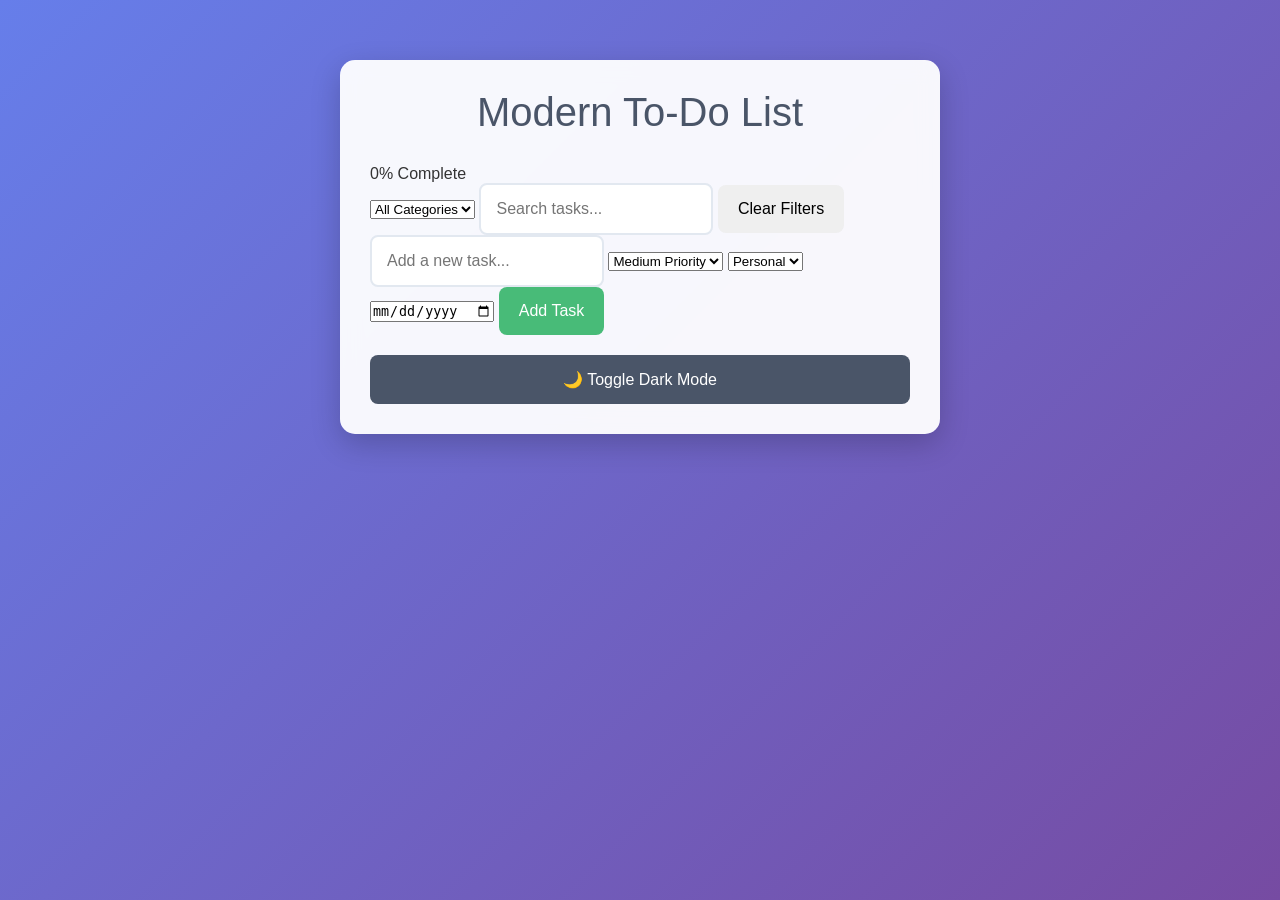
==== index.html @ 3c9551e7 "hi" ====
<!DOCTYPE html>
<html lang="en">
<head>
    <meta charset="UTF-8">
    <meta name="viewport" content="width=device-width, initial-scale=1.0">
    <title>Modern To-Do List</title>
    <link rel="stylesheet" href="style.css">
</head>
<body>
    <div class="container">
        <h1>Modern To-Do List</h1>
        
        <!-- Progress Section -->
        <div class="progress-section">
            <div class="progress-bar">
                <div class="progress-fill" id="progressFill"></div>
            </div>
            <span class="progress-text" id="progressText">0% Complete</span>
        </div>

        <!-- Filter and Search Section -->
        <div class="filter-section">
            <select id="categoryFilter" class="filter-select">
                <option value="all">All Categories</option>
                <option value="work">Work</option>
                <option value="study">Study</option>
                <option value="personal">Personal</option>
            </select>
            <input type="text" id="searchInput" placeholder="Search tasks..." class="search-input">
            <button id="clearFiltersBtn" class="filter-btn">Clear Filters</button>
        </div>

        <!-- Task Input Section -->
        <div class="input-section">
            <input type="text" id="taskInput" placeholder="Add a new task...">
            <select id="prioritySelect" class="priority-select">
                <option value="low">Low Priority</option>
                <option value="medium" selected>Medium Priority</option>
                <option value="high">High Priority</option>
            </select>
            <select id="categorySelect" class="category-select">
                <option value="work">Work</option>
                <option value="study">Study</option>
                <option value="personal" selected>Personal</option>
            </select>
            <input type="date" id="dueDateInput" class="due-date-input">
            <button id="addTaskBtn" class="add-task-btn">Add Task</button>
        </div>

        <!-- Task List -->
        <ul id="taskList" class="task-list"></ul>

        <!-- Theme Toggle -->
        <button id="toggleThemeBtn" class="theme-toggle-btn">🌙 Toggle Dark Mode</button>
    </div>
    <script src="script.js"></script>
</body>
</html>
---- style.css ----
* {
    margin: 0;
    padding: 0;
    box-sizing: border-box;
}

body {
    font-family: 'Segoe UI', Tahoma, Geneva, Verdana, sans-serif;
    background: linear-gradient(135deg, #667eea 0%, #764ba2 100%);
    color: #333;
    min-height: 100vh;
    padding: 20px;
    transition: all 0.3s ease;
}

.container {
    max-width: 600px;
    margin: 40px auto;
    background: rgba(255, 255, 255, 0.95);
    padding: 30px;
    border-radius: 15px;
    box-shadow: 0 10px 30px rgba(0, 0, 0, 0.2);
    backdrop-filter: blur(10px);
}

h1 {
    text-align: center;
    color: #4a5568;
    margin-bottom: 30px;
    font-size: 2.5rem;
    font-weight: 300;
}

.input-group {
    display: flex;
    gap: 10px;
    margin-bottom: 30px;
}

input[type="text"] {
    flex: 1;
    padding: 15px;
    border: 2px solid #e2e8f0;
    border-radius: 8px;
    font-size: 16px;
    transition: all 0.3s ease;
    outline: none;
}

input[type="text"]:focus {
    border-color: #667eea;
    box-shadow: 0 0 0 3px rgba(102, 126, 234, 0.1);
}

button {
    padding: 15px 20px;
    border: none;
    border-radius: 8px;
    cursor: pointer;
    font-size: 16px;
    font-weight: 500;
    transition: all 0.3s ease;
}

#addTaskBtn {
    background: #48bb78;
    color: white;
}

#addTaskBtn:hover {
    background: #38a169;
    transform: translateY(-2px);
}

#toggleThemeBtn {
    background: #4a5568;
    color: white;
    margin-top: 20px;
    width: 100%;
}

#toggleThemeBtn:hover {
    background: #2d3748;
    transform: translateY(-2px);
}

ul {
    list-style-type: none;
    padding: 0;
}

li {
    display: flex;
    align-items: center;
    justify-content: space-between;
    padding: 15px;
    margin-bottom: 10px;
    background: #f7fafc;
    border-radius: 8px;
    border-left: 4px solid #48bb78;
    transition: all 0.3s ease;
    animation: slideIn 0.3s ease;
}

li:hover {
    transform: translateX(5px);
    box-shadow: 0 4px 12px rgba(0, 0, 0, 0.1);
}

.task-content {
    flex: 1;
    display: flex;
    align-items: center;
    gap: 15px;
}

.task-text {
    flex: 1;
    cursor: pointer;
    padding: 5px;
    border-radius: 4px;
    transition: all 0.3s ease;
}

.task-text:hover {
    background: #edf2f7;
}

.task-actions {
    display: flex;
    gap: 10px;
}

.edit-btn, .delete-btn {
    padding: 8px 12px;
    border: none;
    border-radius: 6px;
    cursor: pointer;
    font-size: 14px;
    transition: all 0.3s ease;
}

.edit-btn {
    background: #4299e1;
    color: white;
}

.edit-btn:hover {
    background: #3182ce;
}

.delete-btn {
    background: #f56565;
    color: white;
}

.delete-btn:hover {
    background: #e53e3e;
}

.completed {
    text-decoration: line-through;
    opacity: 0.6;
    border-left-color: #a0aec0;
}

.edit-input {
    flex: 1;
    padding: 8px;
    border: 2px solid #4299e1;
    border-radius: 4px;
    font-size: 16px;
    outline: none;
}

.error-message {
    color: #e53e3e;
    background: #fed7d7;
    padding: 10px;
    border-radius: 4px;
    margin-bottom: 15px;
    text-align: center;
    font-weight: 500;
    animation: shake 0.5s ease;
}

@keyframes shake {
    0%, 100% { transform: translateX(0); }
    25% { transform: translateX(-5px); }
    75% { transform: translateX(5px); }
}

@keyframes slideIn {
    from {
        opacity: 0;
        transform: translateY(-20px);
    }
    to {
        opacity: 1;
        transform: translateY(0);
    }
}

/* Dark Mode Styles */
.dark-mode {
    background: linear-gradient(135deg, #2d3748 0%, #1a202c 100%);
    color: #e2e8f0;
}

.dark-mode .container {
    background: rgba(45, 55, 72, 0.95);
    box-shadow: 0 10px 30px rgba(0, 0, 0, 0.4);
}

.dark-mode h1 {
    color: #e2e8f0;
}

.dark-mode input[type="text"] {
    background: #4a5568;
    border-color: #4a5568;
    color: #e2e8f0;
}

.dark-mode input[type="text"]:focus {
    border-color: #667eea;
    box-shadow: 0 0 0 3px rgba(102, 126, 234, 0.2);
}

.dark-mode li {
    background: #2d3748;
    border-left-color: #48bb78;
}

.dark-mode .task-text:hover {
    background: #4a5568;
}

.dark-mode .edit-btn {
    background: #4299e1;
}

.dark-mode .delete-btn {
    background: #f56565;
}

.dark-mode .error-message {
    background: #742a2a;
    color: #fed7d7;
}

/* Responsive Design */
@media (max-width: 640px) {
    .container {
        margin: 20px;
        padding: 20px;
    }
    
    .input-group {
        flex-direction: column;
    }
    
    input[type="text"] {
        margin-right: 0;
        margin-bottom: 10px;
    }
    
    #addTaskBtn, #toggleThemeBtn {
        width: 100%;
    }
    
    li {
        flex-direction: column;
        align-items: stretch;
        gap: 10px;
    }
    
    .task-actions {
        justify-content: flex-end;
    }
}
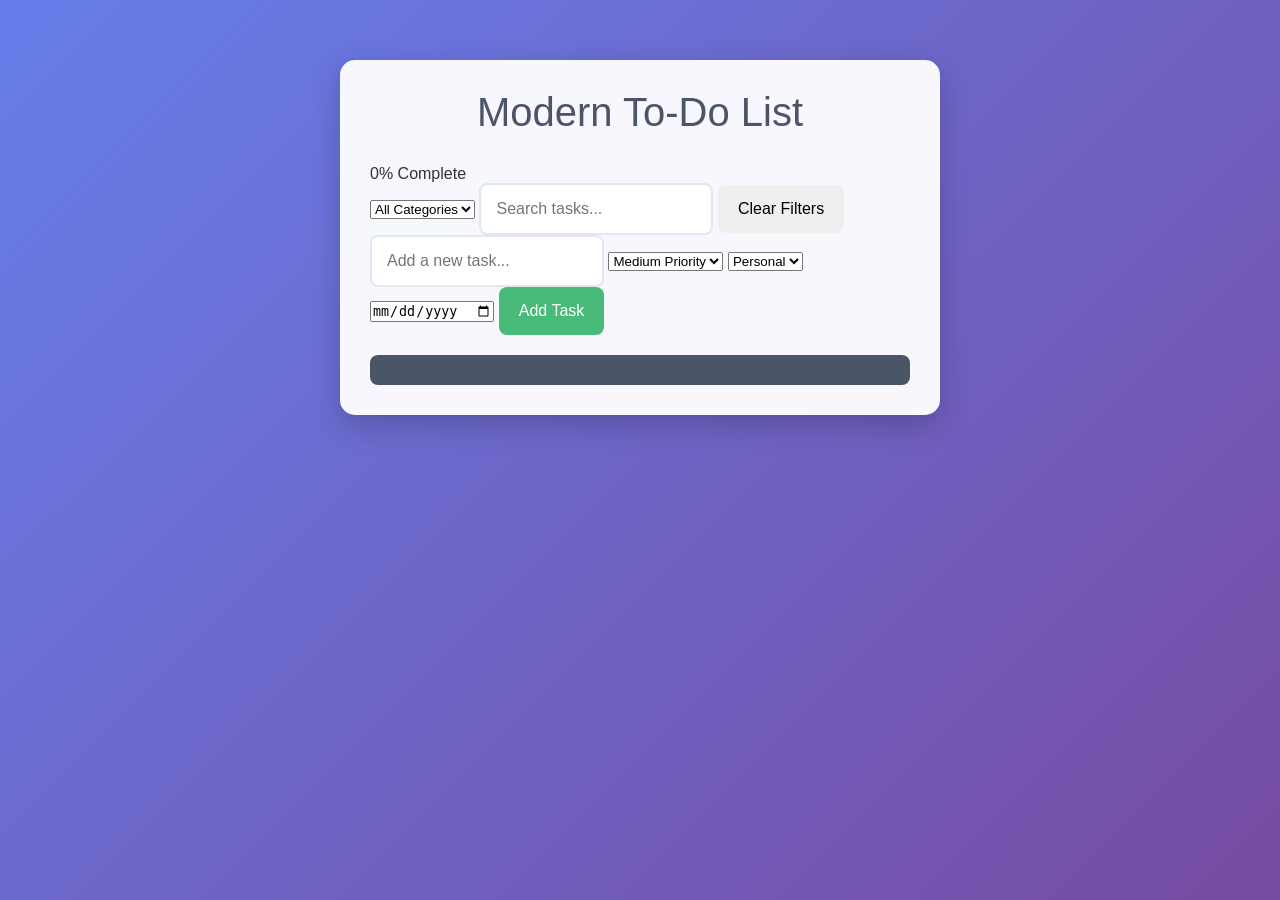
==== commit 443209a4: "1" ====
--- a/index.html
+++ b/index.html
@@ -8,51 +8,57 @@
 </head>
 <body>
     <div class="container">
-        <h1>Modern To-Do List</h1>
-        
+
+        <header class="header">
+            <h1>Modern To-Do List</h1>
+        </header>
+
         <!-- Progress Section -->
-        <div class="progress-section">
+        <section class="progress-section">
             <div class="progress-bar">
                 <div class="progress-fill" id="progressFill"></div>
             </div>
             <span class="progress-text" id="progressText">0% Complete</span>
-        </div>
+        </section>
 
         <!-- Filter and Search Section -->
-        <div class="filter-section">
-            <select id="categoryFilter" class="filter-select">
-                <option value="all">All Categories</option>
-                <option value="work">Work</option>
-                <option value="study">Study</option>
-                <option value="personal">Personal</option>
-            </select>
-            <input type="text" id="searchInput" placeholder="Search tasks..." class="search-input">
-            <button id="clearFiltersBtn" class="filter-btn">Clear Filters</button>
-        </div>
+        <section class="filter-section">
+            <div class="filters">
+                <select id="categoryFilter" class="filter-select">
+                    <option value="all">All Categories</option>
+                    <option value="work">Work</option>
+                    <option value="study">Study</option>
+                    <option value="personal">Personal</option>
+                </select>
+                <input type="text" id="searchInput" placeholder="Search tasks..." class="search-input">
+                <button id="clearFiltersBtn" class="filter-btn">Clear Filters</button>
+            </div>
+        </section>
 
         <!-- Task Input Section -->
-        <div class="input-section">
-            <input type="text" id="taskInput" placeholder="Add a new task...">
-            <select id="prioritySelect" class="priority-select">
-                <option value="low">Low Priority</option>
-                <option value="medium" selected>Medium Priority</option>
-                <option value="high">High Priority</option>
-            </select>
-            <select id="categorySelect" class="category-select">
-                <option value="work">Work</option>
-                <option value="study">Study</option>
-                <option value="personal" selected>Personal</option>
-            </select>
-            <input type="date" id="dueDateInput" class="due-date-input">
-            <button id="addTaskBtn" class="add-task-btn">Add Task</button>
-        </div>
+        <section class="input-section">
+            <div class="task-input-group">
+                <input type="text" id="taskInput" placeholder="Add a new task..." class="task-input">
+                <select id="prioritySelect" class="priority-select">
+                    <option value="low">Low Priority</option>
+                    <option value="medium" selected>Medium Priority</option>
+                    <option value="high">High Priority</option>
+                </select>
+                <select id="categorySelect" class="category-select">
+                    <option value="work">Work</option>
+                    <option value="study">Study</option>
+                    <option value="personal" selected>Personal</option>
+                </select>
+                <input type="date" id="dueDateInput" class="due-date-input">
+                <button id="addTaskBtn" class="add-task-btn">Add Task</button>
+            </div>
+        </section>
 
         <!-- Task List -->
-        <ul id="taskList" class="task-list"></ul>
+        <section class="task-list-section">
+            <ul id="taskList" class="task-list"></ul>
+        </section>
 
         <!-- Theme Toggle -->
-        <button id="toggleThemeBtn" class="theme-toggle-btn">🌙 Toggle Dark Mode</button>
-    </div>
-    <script src="script.js"></script>
-</body>
-</html>
+        <footer class="footer">
+            <button id="toggleThemeBtn" class="theme-toggle-btn">
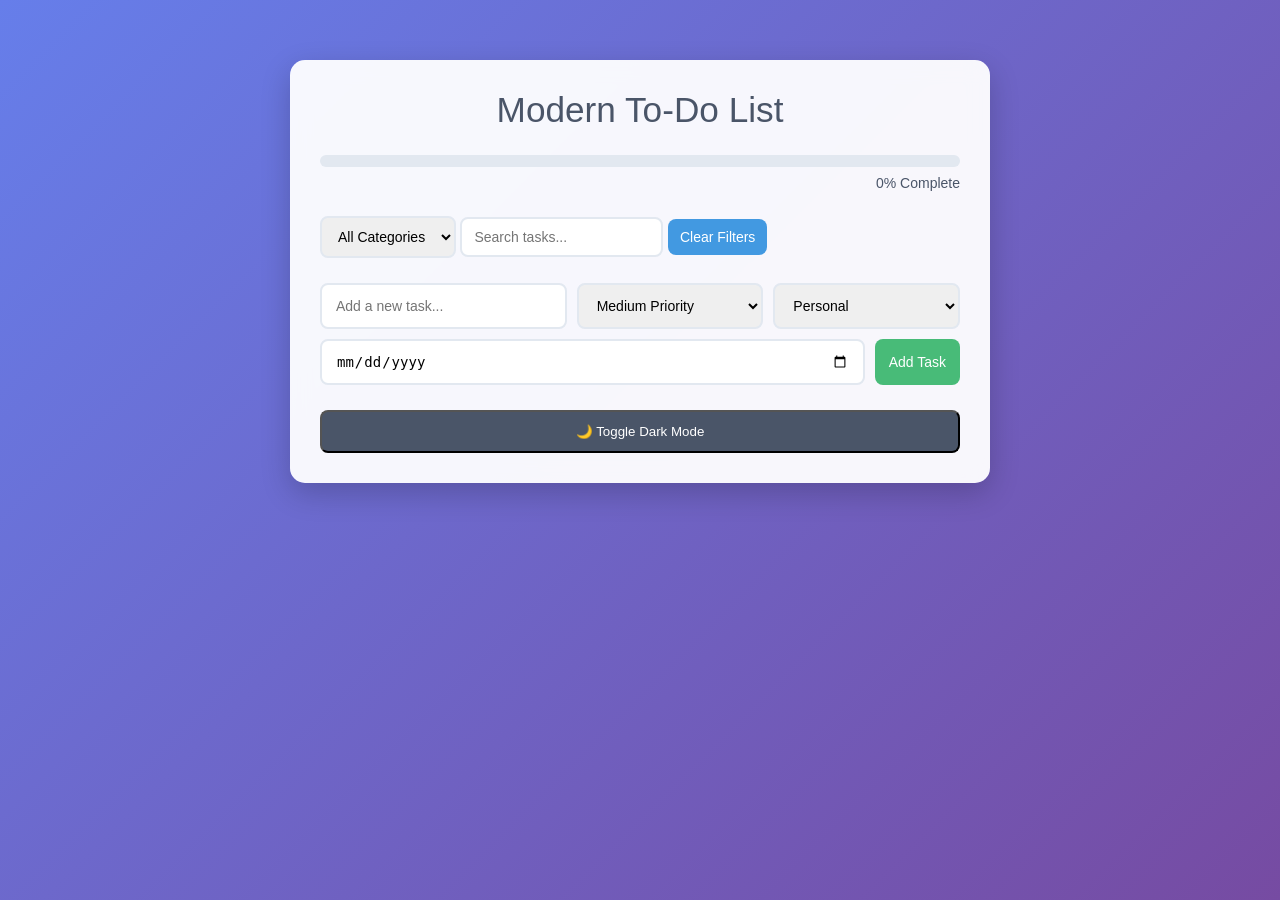
==== commit a9b0c919: "h1" ====
--- a/index.html
+++ b/index.html
@@ -61,4 +61,10 @@
 
         <!-- Theme Toggle -->
         <footer class="footer">
-            <button id="toggleThemeBtn" class="theme-toggle-btn">
+            <button id="toggleThemeBtn" class="theme-toggle-btn">🌙 Toggle Dark Mode</button>
+        </footer>
+
+    </div>
+    <script src="script.js"></script>
+</body>
+</html>
--- a/style.css
+++ b/style.css
@@ -1,3 +1,4 @@
+/* RESET AND BASE */
 * {
     margin: 0;
     padding: 0;
@@ -14,7 +15,7 @@
 }
 
 .container {
-    max-width: 600px;
+    max-width: 700px; /* Slightly wider for more inputs */
     margin: 40px auto;
     background: rgba(255, 255, 255, 0.95);
     padding: 30px;
@@ -23,259 +24,165 @@
     backdrop-filter: blur(10px);
 }
 
+/* HEADINGS */
 h1 {
     text-align: center;
     color: #4a5568;
-    margin-bottom: 30px;
-    font-size: 2.5rem;
+    margin-bottom: 25px;
+    font-size: 2.2rem;
     font-weight: 300;
 }
 
-.input-group {
-    display: flex;
-    gap: 10px;
-    margin-bottom: 30px;
+/* PROGRESS SECTION */
+.progress-section {
+    margin-bottom: 25px;
 }
 
-input[type="text"] {
-    flex: 1;
-    padding: 15px;
+.progress-bar {
+    width: 100%;
+    height: 12px;
+    background: #e2e8f0;
+    border-radius: 6px;
+    overflow: hidden;
+    margin-bottom: 8px;
+}
+
+.progress-fill {
+    width: 0;
+    height: 100%;
+    background: #48bb78;
+    transition: width 0.3s ease;
+}
+
+.progress-text {
+    display: block;
+    text-align: right;
+    font-size: 14px;
+    color: #4a5568;
+}
+
+/* FILTER SECTION */
+.filter-section {
+    display: flex;
+    flex-wrap: wrap;
+    gap: 10px;
+    margin-bottom: 25px;
+}
+
+.filter-select,
+.search-input,
+.filter-btn {
+    padding: 10px 12px;
     border: 2px solid #e2e8f0;
     border-radius: 8px;
-    font-size: 16px;
-    transition: all 0.3s ease;
+    font-size: 14px;
     outline: none;
-}
-
-input[type="text"]:focus {
-    border-color: #667eea;
-    box-shadow: 0 0 0 3px rgba(102, 126, 234, 0.1);
-}
-
-button {
-    padding: 15px 20px;
-    border: none;
-    border-radius: 8px;
-    cursor: pointer;
-    font-size: 16px;
-    font-weight: 500;
     transition: all 0.3s ease;
 }
 
-#addTaskBtn {
+.search-input {
+    flex: 1;
+}
+
+.filter-btn {
+    background: #4299e1;
+    color: #fff;
+    border: none;
+    cursor: pointer;
+}
+
+.filter-btn:hover {
+    background: #3182ce;
+}
+
+/* TASK INPUT SECTION */
+.input-section .task-input-group {
+    display: flex;
+    flex-wrap: wrap;
+    gap: 10px;
+    margin-bottom: 25px;
+}
+
+.task-input-group input,
+.task-input-group select,
+.add-task-btn {
+    padding: 12px 14px;
+    border-radius: 8px;
+    font-size: 14px;
+    border: 2px solid #e2e8f0;
+    outline: none;
+    transition: all 0.3s ease;
+}
+
+.task-input-group input[type="text"] {
+    flex: 1 1 200px;
+}
+
+.task-input-group select,
+.task-input-group input[type="date"] {
+    flex: 1 1 140px;
+    min-width: 120px;
+}
+
+.add-task-btn {
     background: #48bb78;
     color: white;
+    border: none;
+    cursor: pointer;
 }
 
-#addTaskBtn:hover {
+.add-task-btn:hover {
     background: #38a169;
-    transform: translateY(-2px);
 }
 
-#toggleThemeBtn {
-    background: #4a5568;
-    color: white;
-    margin-top: 20px;
-    width: 100%;
+/* TASK LIST */
+.task-list {
+    list-style-type: none;
+    padding: 0;
+    margin-bottom: 20px;
 }
 
-#toggleThemeBtn:hover {
-    background: #2d3748;
-    transform: translateY(-2px);
-}
-
-ul {
-    list-style-type: none;
-    padding: 0;
-}
-
+/* Existing li styles kept */
 li {
     display: flex;
     align-items: center;
     justify-content: space-between;
-    padding: 15px;
+    padding: 12px;
     margin-bottom: 10px;
     background: #f7fafc;
     border-radius: 8px;
     border-left: 4px solid #48bb78;
     transition: all 0.3s ease;
-    animation: slideIn 0.3s ease;
 }
 
-li:hover {
-    transform: translateX(5px);
-    box-shadow: 0 4px 12px rgba(0, 0, 0, 0.1);
+/* THEME TOGGLE BUTTON */
+.theme-toggle-btn {
+    background: #4a5568;
+    color: white;
+    width: 100%;
+    padding: 12px;
+    border-radius: 8px;
+    cursor: pointer;
 }
 
-.task-content {
-    flex: 1;
-    display: flex;
-    align-items: center;
-    gap: 15px;
+.theme-toggle-btn:hover {
+    background: #2d3748;
 }
 
-.task-text {
-    flex: 1;
-    cursor: pointer;
-    padding: 5px;
-    border-radius: 4px;
-    transition: all 0.3s ease;
-}
+/* RESPONSIVE */
+@media (max-width: 640px) {
+    .filter-section,
+    .task-input-group {
+        flex-direction: column;
+    }
 
-.task-text:hover {
-    background: #edf2f7;
-}
-
-.task-actions {
-    display: flex;
-    gap: 10px;
-}
-
-.edit-btn, .delete-btn {
-    padding: 8px 12px;
-    border: none;
-    border-radius: 6px;
-    cursor: pointer;
-    font-size: 14px;
-    transition: all 0.3s ease;
-}
-
-.edit-btn {
-    background: #4299e1;
-    color: white;
-}
-
-.edit-btn:hover {
-    background: #3182ce;
-}
-
-.delete-btn {
-    background: #f56565;
-    color: white;
-}
-
-.delete-btn:hover {
-    background: #e53e3e;
-}
-
-.completed {
-    text-decoration: line-through;
-    opacity: 0.6;
-    border-left-color: #a0aec0;
-}
-
-.edit-input {
-    flex: 1;
-    padding: 8px;
-    border: 2px solid #4299e1;
-    border-radius: 4px;
-    font-size: 16px;
-    outline: none;
-}
-
-.error-message {
-    color: #e53e3e;
-    background: #fed7d7;
-    padding: 10px;
-    border-radius: 4px;
-    margin-bottom: 15px;
-    text-align: center;
-    font-weight: 500;
-    animation: shake 0.5s ease;
-}
-
-@keyframes shake {
-    0%, 100% { transform: translateX(0); }
-    25% { transform: translateX(-5px); }
-    75% { transform: translateX(5px); }
-}
-
-@keyframes slideIn {
-    from {
-        opacity: 0;
-        transform: translateY(-20px);
-    }
-    to {
-        opacity: 1;
-        transform: translateY(0);
+    .filter-select,
+    .search-input,
+    .filter-btn,
+    .task-input-group input,
+    .task-input-group select,
+    .task-input-group input[type="date"],
+    .add-task-btn {
+        width: 100%;
     }
 }
-
-/* Dark Mode Styles */
-.dark-mode {
-    background: linear-gradient(135deg, #2d3748 0%, #1a202c 100%);
-    color: #e2e8f0;
-}
-
-.dark-mode .container {
-    background: rgba(45, 55, 72, 0.95);
-    box-shadow: 0 10px 30px rgba(0, 0, 0, 0.4);
-}
-
-.dark-mode h1 {
-    color: #e2e8f0;
-}
-
-.dark-mode input[type="text"] {
-    background: #4a5568;
-    border-color: #4a5568;
-    color: #e2e8f0;
-}
-
-.dark-mode input[type="text"]:focus {
-    border-color: #667eea;
-    box-shadow: 0 0 0 3px rgba(102, 126, 234, 0.2);
-}
-
-.dark-mode li {
-    background: #2d3748;
-    border-left-color: #48bb78;
-}
-
-.dark-mode .task-text:hover {
-    background: #4a5568;
-}
-
-.dark-mode .edit-btn {
-    background: #4299e1;
-}
-
-.dark-mode .delete-btn {
-    background: #f56565;
-}
-
-.dark-mode .error-message {
-    background: #742a2a;
-    color: #fed7d7;
-}
-
-/* Responsive Design */
-@media (max-width: 640px) {
-    .container {
-        margin: 20px;
-        padding: 20px;
-    }
-    
-    .input-group {
-        flex-direction: column;
-    }
-    
-    input[type="text"] {
-        margin-right: 0;
-        margin-bottom: 10px;
-    }
-    
-    #addTaskBtn, #toggleThemeBtn {
-        width: 100%;
-    }
-    
-    li {
-        flex-direction: column;
-        align-items: stretch;
-        gap: 10px;
-    }
-    
-    .task-actions {
-        justify-content: flex-end;
-    }
-}
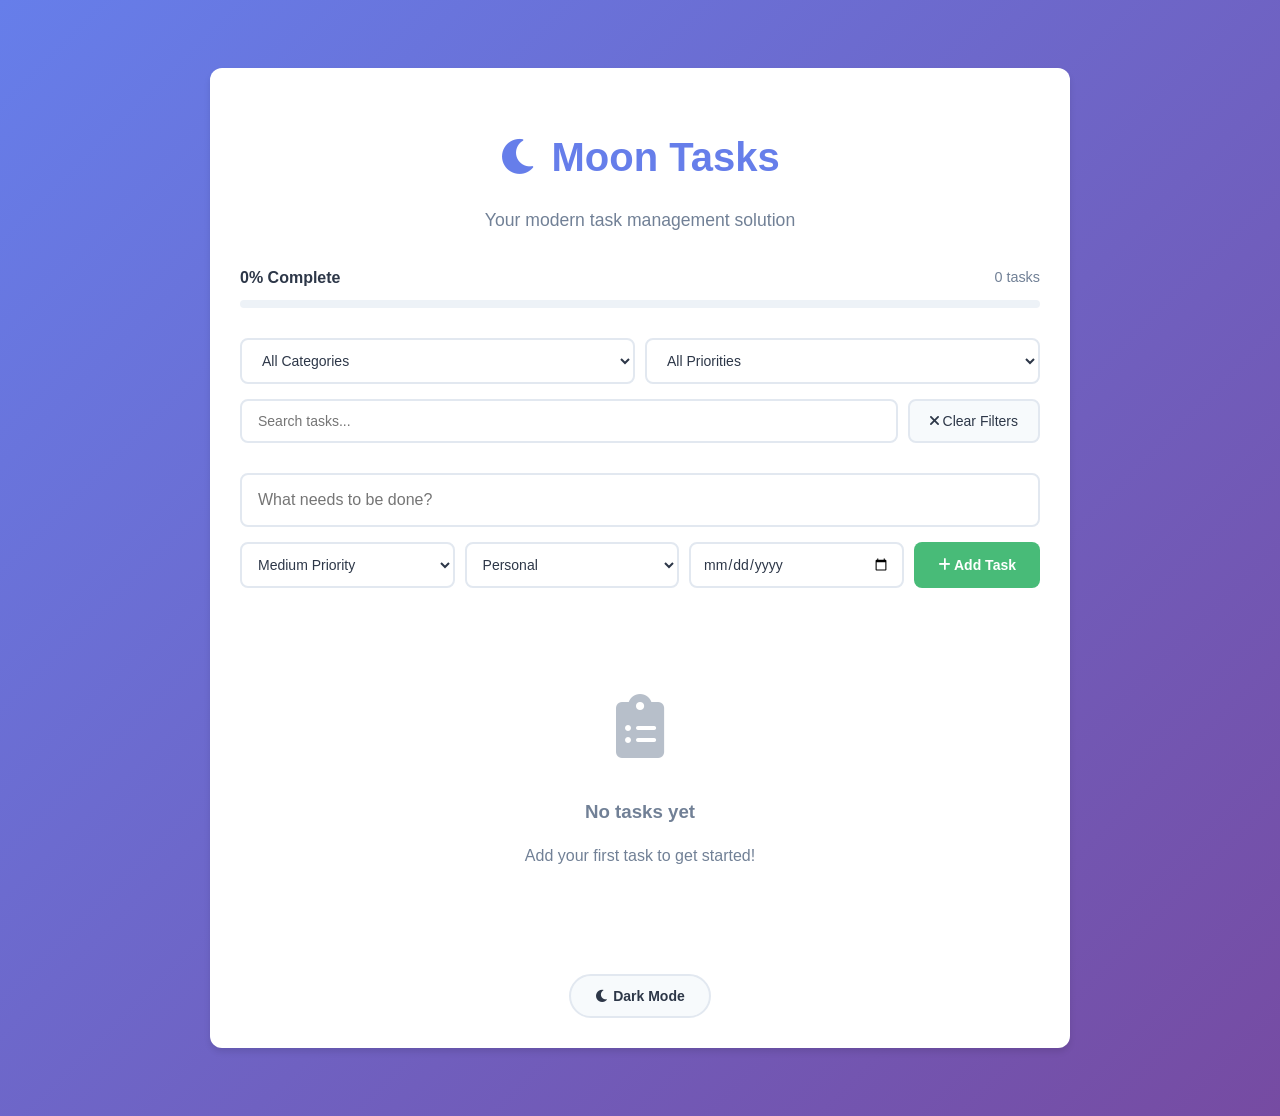
==== commit 60a10c10: "1 hi12" ====
--- a/index.html
+++ b/index.html
@@ -3,68 +3,93 @@
 <head>
     <meta charset="UTF-8">
     <meta name="viewport" content="width=device-width, initial-scale=1.0">
-    <title>Modern To-Do List</title>
+    <title>Moon - Modern To-Do List</title>
     <link rel="stylesheet" href="style.css">
+    <link href="https://cdnjs.cloudflare.com/ajax/libs/font-awesome/6.0.0/css/all.min.css" rel="stylesheet">
 </head>
 <body>
     <div class="container">
-
-        <header class="header">
-            <h1>Modern To-Do List</h1>
+        <header class="app-header">
+            <h1><i class="fas fa-moon"></i> Moon Tasks</h1>
+            <p>Your modern task management solution</p>
         </header>
 
         <!-- Progress Section -->
-        <section class="progress-section">
+        <div class="progress-section">
+            <div class="progress-info">
+                <span class="progress-text" id="progressText">0% Complete</span>
+                <span class="tasks-count" id="tasksCount">0 tasks</span>
+            </div>
             <div class="progress-bar">
                 <div class="progress-fill" id="progressFill"></div>
             </div>
-            <span class="progress-text" id="progressText">0% Complete</span>
-        </section>
+        </div>
 
         <!-- Filter and Search Section -->
-        <section class="filter-section">
-            <div class="filters">
+        <div class="filter-section">
+            <div class="filter-group">
                 <select id="categoryFilter" class="filter-select">
                     <option value="all">All Categories</option>
                     <option value="work">Work</option>
                     <option value="study">Study</option>
                     <option value="personal">Personal</option>
                 </select>
+                <select id="priorityFilter" class="filter-select">
+                    <option value="all">All Priorities</option>
+                    <option value="high">High Priority</option>
+                    <option value="medium">Medium Priority</option>
+                    <option value="low">Low Priority</option>
+                </select>
+            </div>
+            <div class="search-group">
                 <input type="text" id="searchInput" placeholder="Search tasks..." class="search-input">
-                <button id="clearFiltersBtn" class="filter-btn">Clear Filters</button>
+                <button id="clearFiltersBtn" class="filter-btn">
+                    <i class="fas fa-times"></i> Clear Filters
+                </button>
             </div>
-        </section>
+        </div>
 
         <!-- Task Input Section -->
-        <section class="input-section">
-            <div class="task-input-group">
-                <input type="text" id="taskInput" placeholder="Add a new task..." class="task-input">
-                <select id="prioritySelect" class="priority-select">
-                    <option value="low">Low Priority</option>
-                    <option value="medium" selected>Medium Priority</option>
-                    <option value="high">High Priority</option>
-                </select>
-                <select id="categorySelect" class="category-select">
-                    <option value="work">Work</option>
-                    <option value="study">Study</option>
-                    <option value="personal" selected>Personal</option>
-                </select>
-                <input type="date" id="dueDateInput" class="due-date-input">
-                <button id="addTaskBtn" class="add-task-btn">Add Task</button>
+        <div class="input-section">
+            <div class="input-group">
+                <input type="text" id="taskInput" placeholder="What needs to be done?">
+                <div class="input-controls">
+                    <select id="prioritySelect" class="priority-select">
+                        <option value="low">Low Priority</option>
+                        <option value="medium" selected>Medium Priority</option>
+                        <option value="high">High Priority</option>
+                    </select>
+                    <select id="categorySelect" class="category-select">
+                        <option value="work">Work</option>
+                        <option value="study">Study</option>
+                        <option value="personal" selected>Personal</option>
+                    </select>
+                    <input type="date" id="dueDateInput" class="due-date-input">
+                    <button id="addTaskBtn" class="add-task-btn">
+                        <i class="fas fa-plus"></i> Add Task
+                    </button>
+                </div>
             </div>
-        </section>
+        </div>
 
         <!-- Task List -->
-        <section class="task-list-section">
+        <div class="task-list-container">
             <ul id="taskList" class="task-list"></ul>
-        </section>
+            <div class="empty-state" id="emptyState">
+                <i class="fas fa-clipboard-list"></i>
+                <h3>No tasks yet</h3>
+                <p>Add your first task to get started!</p>
+            </div>
+        </div>
 
         <!-- Theme Toggle -->
-        <footer class="footer">
-            <button id="toggleThemeBtn" class="theme-toggle-btn">🌙 Toggle Dark Mode</button>
-        </footer>
+        <div class="theme-section">
+            <button id="toggleThemeBtn" class="theme-toggle-btn">
+                <i class="fas fa-moon"></i> Dark Mode
+            </button>
+        </div>
+    </div>
 
-    </div>
     <script src="script.js"></script>
 </body>
 </html>
--- a/style.css
+++ b/style.css
@@ -1,188 +1,538 @@
-/* RESET AND BASE */
-* {
+k * {
     margin: 0;
     padding: 0;
     box-sizing: border-box;
 }
 
+:root {
+    --primary-color: #667eea;
+    --secondary-color: #764ba2;
+    --success-color: #48bb78;
+    --warning-color: #ed8936;
+    --danger-color: #f56565;
+    --info-color: #4299e1;
+    
+    --bg-primary: #ffffff;
+    --bg-secondary: #f7fafc;
+    --bg-tertiary: #edf2f7;
+    --text-primary: #2d3748;
+    --text-secondary: #718096;
+    --border-color: #e2e8f0;
+    --shadow: 0 4px 6px rgba(0, 0, 0, 0.1);
+    
+    --transition: all 0.3s cubic-bezier(0.4, 0, 0.2, 1);
+    --border-radius: 12px;
+}
+
+.dark-mode {
+    --bg-primary: #1a202c;
+    --bg-secondary: #2d3748;
+    --bg-tertiary: #4a5568;
+    --text-primary: #e2e8f0;
+    --text-secondary: #a0aec0;
+    --border-color: #4a5568;
+    --shadow: 0 4px 6px rgba(0, 0, 0, 0.3);
+}
+
 body {
     font-family: 'Segoe UI', Tahoma, Geneva, Verdana, sans-serif;
-    background: linear-gradient(135deg, #667eea 0%, #764ba2 100%);
-    color: #333;
+    background: linear-gradient(135deg, var(--primary-color) 0%, var(--secondary-color) 100%);
+    color: var(--text-primary);
     min-height: 100vh;
     padding: 20px;
-    transition: all 0.3s ease;
+    transition: var(--transition);
+    line-height: 1.6;
 }
 
 .container {
-    max-width: 700px; /* Slightly wider for more inputs */
+    max-width: 800px;
     margin: 40px auto;
-    background: rgba(255, 255, 255, 0.95);
+    background: var(--bg-primary);
     padding: 30px;
-    border-radius: 15px;
-    box-shadow: 0 10px 30px rgba(0, 0, 0, 0.2);
-    backdrop-filter: blur(10px);
-}
-
-/* HEADINGS */
-h1 {
+    border-radius: var(--border-radius);
+    box-shadow: var(--shadow);
+    transition: var(--transition);
+}
+
+.app-header {
     text-align: center;
-    color: #4a5568;
-    margin-bottom: 25px;
-    font-size: 2.2rem;
-    font-weight: 300;
-}
-
-/* PROGRESS SECTION */
+    margin-bottom: 30px;
+}
+
+.app-header h1 {
+    font-size: 2.5rem;
+    font-weight: 700;
+    color: var(--primary-color);
+    margin-bottom: 8px;
+}
+
+.app-header p {
+    color: var(--text-secondary);
+    font-size: 1.1rem;
+}
+
+/* Progress Section */
 .progress-section {
-    margin-bottom: 25px;
+    margin-bottom: 30px;
+}
+
+.progress-info {
+    display: flex;
+    justify-content: space-between;
+    align-items: center;
+    margin-bottom: 10px;
+}
+
+.progress-text {
+    font-weight: 600;
+    color: var(--text-primary);
+}
+
+.tasks-count {
+    color: var(--text-secondary);
+    font-size: 0.9rem;
 }
 
 .progress-bar {
     width: 100%;
-    height: 12px;
-    background: #e2e8f0;
-    border-radius: 6px;
+    height: 8px;
+    background: var(--bg-tertiary);
+    border-radius: 4px;
     overflow: hidden;
-    margin-bottom: 8px;
 }
 
 .progress-fill {
-    width: 0;
     height: 100%;
-    background: #48bb78;
-    transition: width 0.3s ease;
-}
-
-.progress-text {
-    display: block;
-    text-align: right;
+    background: linear-gradient(90deg, var(--primary-color), var(--secondary-color));
+    border-radius: 4px;
+    transition: var(--transition);
+    width: 0%;
+}
+
+/* Filter Section */
+.filter-section {
+    margin-bottom: 30px;
+    display: grid;
+    gap: 15px;
+}
+
+.filter-group, .search-group {
+    display: flex;
+    gap: 10px;
+    flex-wrap: wrap;
+}
+
+.filter-select, .search-input {
+    padding: 12px 16px;
+    border: 2px solid var(--border-color);
+    border-radius: 8px;
+    background: var(--bg-primary);
+    color: var(--text-primary);
     font-size: 14px;
-    color: #4a5568;
-}
-
-/* FILTER SECTION */
-.filter-section {
-    display: flex;
+    transition: var(--transition);
+    flex: 1;
+    min-width: 120px;
+}
+
+.filter-select:focus, .search-input:focus {
+    outline: none;
+    border-color: var(--primary-color);
+    box-shadow: 0 0 0 3px rgba(102, 126, 234, 0.1);
+}
+
+.filter-btn {
+    padding: 12px 20px;
+    border: 2px solid var(--border-color);
+    border-radius: 8px;
+    background: var(--bg-secondary);
+    color: var(--text-primary);
+    cursor: pointer;
+    font-size: 14px;
+    font-weight: 500;
+    transition: var(--transition);
+    white-space: nowrap;
+}
+
+.filter-btn:hover {
+    background: var(--bg-tertiary);
+    transform: translateY(-1px);
+}
+
+/* Input Section */
+.input-section {
+    margin-bottom: 30px;
+}
+
+.input-group {
+    display: flex;
+    flex-direction: column;
+    gap: 15px;
+}
+
+#taskInput {
+    padding: 16px;
+    border: 2px solid var(--border-color);
+    border-radius: 8px;
+    font-size: 16px;
+    background: var(--bg-primary);
+    color: var(--text-primary);
+    transition: var(--transition);
+}
+
+#taskInput:focus {
+    outline: none;
+    border-color: var(--primary-color);
+    box-shadow: 0 0 0 3px rgba(102, 126, 234, 0.1);
+}
+
+.input-controls {
+    display: flex;
+    gap: 10px;
     flex-wrap: wrap;
-    gap: 10px;
-    margin-bottom: 25px;
-}
-
-.filter-select,
-.search-input,
-.filter-btn {
-    padding: 10px 12px;
-    border: 2px solid #e2e8f0;
+}
+
+.priority-select, .category-select, .due-date-input {
+    padding: 12px;
+    border: 2px solid var(--border-color);
     border-radius: 8px;
+    background: var(--bg-primary);
+    color: var(--text-primary);
     font-size: 14px;
-    outline: none;
-    transition: all 0.3s ease;
-}
-
-.search-input {
+    transition: var(--transition);
     flex: 1;
-}
-
-.filter-btn {
-    background: #4299e1;
-    color: #fff;
+    min-width: 120px;
+}
+
+.due-date-input {
+    font-family: inherit;
+}
+
+.add-task-btn {
+    padding: 12px 24px;
     border: none;
+    border-radius: 8px;
+    background: var(--success-color);
+    color: white;
     cursor: pointer;
-}
-
-.filter-btn:hover {
-    background: #3182ce;
-}
-
-/* TASK INPUT SECTION */
-.input-section .task-input-group {
-    display: flex;
-    flex-wrap: wrap;
-    gap: 10px;
-    margin-bottom: 25px;
-}
-
-.task-input-group input,
-.task-input-group select,
-.add-task-btn {
-    padding: 12px 14px;
-    border-radius: 8px;
     font-size: 14px;
-    border: 2px solid #e2e8f0;
-    outline: none;
-    transition: all 0.3s ease;
-}
-
-.task-input-group input[type="text"] {
-    flex: 1 1 200px;
-}
-
-.task-input-group select,
-.task-input-group input[type="date"] {
-    flex: 1 1 140px;
-    min-width: 120px;
-}
-
-.add-task-btn {
-    background: #48bb78;
-    color: white;
-    border: none;
-    cursor: pointer;
+    font-weight: 600;
+    transition: var(--transition);
+    white-space: nowrap;
 }
 
 .add-task-btn:hover {
     background: #38a169;
-}
-
-/* TASK LIST */
+    transform: translateY(-2px);
+    box-shadow: 0 4px 12px rgba(72, 187, 120, 0.3);
+}
+
+/* Task List */
+.task-list-container {
+    margin-bottom: 30px;
+    min-height: 200px;
+}
+
 .task-list {
-    list-style-type: none;
-    padding: 0;
+    list-style: none;
+    display: grid;
+    gap: 12px;
+}
+
+.task-item {
+    background: var(--bg-secondary);
+    border-radius: 8px;
+    padding: 16px;
+    border-left: 4px solid var(--border-color);
+    transition: var(--transition);
+    cursor: grab;
+    position: relative;
+    animation: slideIn 0.3s ease;
+}
+
+.task-item:hover {
+    transform: translateY(-2px);
+    box-shadow: var(--shadow);
+}
+
+.task-item.dragging {
+    opacity: 0.5;
+    transform: scale(0.98);
+}
+
+.task-item.overdue {
+    border-left-color: var(--danger-color);
+    background: linear-gradient(90deg, rgba(245, 101, 101, 0.1), var(--bg-secondary));
+}
+
+.task-item.priority-high {
+    border-left-color: var(--danger-color);
+}
+
+.task-item.priority-medium {
+    border-left-color: var(--warning-color);
+}
+
+.task-item.priority-low {
+    border-left-color: var(--success-color);
+}
+
+.task-content {
+    display: flex;
+    align-items: flex-start;
+    gap: 12px;
+}
+
+.task-checkbox {
+    margin-top: 2px;
+    accent-color: var(--success-color);
+    transform: scale(1.2);
+    cursor: pointer;
+}
+
+.task-details {
+    flex: 1;
+}
+
+.task-text {
+    font-size: 16px;
+    color: var(--text-primary);
+    margin-bottom: 8px;
+    line-height: 1.4;
+    word-break: break-word;
+}
+
+.task-meta {
+    display: flex;
+    gap: 12px;
+    flex-wrap: wrap;
+    align-items: center;
+}
+
+.task-priority, .task-category, .task-due {
+    padding: 4px 8px;
+    border-radius: 12px;
+    font-size: 12px;
+    font-weight: 500;
+    text-transform: uppercase;
+    letter-spacing: 0.5px;
+}
+
+.task-priority.high {
+    background: rgba(245, 101, 101, 0.2);
+    color: var(--danger-color);
+}
+
+.task-priority.medium {
+    background: rgba(237, 137, 54, 0.2);
+    color: var(--warning-color);
+}
+
+.task-priority.low {
+    background: rgba(72, 187, 120, 0.2);
+    color: var(--success-color);
+}
+
+.task-category {
+    background: rgba(102, 126, 234, 0.2);
+    color: var(--primary-color);
+}
+
+.task-due {
+    background: rgba(160, 174, 192, 0.2);
+    color: var(--text-secondary);
+}
+
+.task-due.overdue {
+    background: rgba(245, 101, 101, 0.2);
+    color: var(--danger-color);
+}
+
+.task-actions {
+    display: flex;
+    gap: 8px;
+    opacity: 0;
+    transition: var(--transition);
+}
+
+.task-item:hover .task-actions {
+    opacity: 1;
+}
+
+.edit-btn, .delete-btn {
+    padding: 8px;
+    border: none;
+    border-radius: 6px;
+    cursor: pointer;
+    font-size: 14px;
+    transition: var(--transition);
+    background: transparent;
+}
+
+.edit-btn {
+    color: var(--info-color);
+}
+
+.edit-btn:hover {
+    background: rgba(66, 153, 225, 0.1);
+    transform: scale(1.1);
+}
+
+.delete-btn {
+    color: var(--danger-color);
+}
+
+.delete-btn:hover {
+    background: rgba(245, 101, 101, 0.1);
+    transform: scale(1.1);
+}
+
+.task-item.completed {
+    opacity: 0.7;
+}
+
+.task-item.completed .task-text {
+    text-decoration: line-through;
+    color: var(--text-secondary);
+}
+
+.empty-state {
+    text-align: center;
+    padding: 60px 20px;
+    color: var(--text-secondary);
+}
+
+.empty-state i {
+    font-size: 4rem;
     margin-bottom: 20px;
-}
-
-/* Existing li styles kept */
-li {
-    display: flex;
-    align-items: center;
-    justify-content: space-between;
-    padding: 12px;
+    opacity: 0.5;
+}
+
+.empty-state h3 {
     margin-bottom: 10px;
-    background: #f7fafc;
-    border-radius: 8px;
-    border-left: 4px solid #48bb78;
-    transition: all 0.3s ease;
-}
-
-/* THEME TOGGLE BUTTON */
+    font-weight: 600;
+}
+
+/* Theme Section */
+.theme-section {
+    text-align: center;
+}
+
 .theme-toggle-btn {
-    background: #4a5568;
-    color: white;
-    width: 100%;
-    padding: 12px;
-    border-radius: 8px;
+    padding: 12px 24px;
+    border: 2px solid var(--border-color);
+    border-radius: 25px;
+    background: var(--bg-secondary);
+    color: var(--text-primary);
     cursor: pointer;
+    font-size: 14px;
+    font-weight: 600;
+    transition: var(--transition);
 }
 
 .theme-toggle-btn:hover {
-    background: #2d3748;
-}
-
-/* RESPONSIVE */
-@media (max-width: 640px) {
-    .filter-section,
-    .task-input-group {
+    background: var(--bg-tertiary);
+    transform: translateY(-2px);
+}
+
+/* Animations */
+@keyframes slideIn {
+    from {
+        opacity: 0;
+        transform: translateY(-20px);
+    }
+    to {
+        opacity: 1;
+        transform: translateY(0);
+    }
+}
+
+@keyframes pulse {
+    0%, 100% {
+        transform: scale(1);
+    }
+    50% {
+        transform: scale(1.05);
+    }
+}
+
+@keyframes shake {
+    0%, 100% { transform: translateX(0); }
+    25% { transform: translateX(-5px); }
+    75% { transform: translateX(5px); }
+}
+
+/* Responsive Design */
+@media (max-width: 768px) {
+    .container {
+        margin: 20px;
+        padding: 20px;
+    }
+    
+    .app-header h1 {
+        font-size: 2rem;
+    }
+    
+    .filter-group, .search-group, .input-controls {
         flex-direction: column;
     }
-
-    .filter-select,
-    .search-input,
-    .filter-btn,
-    .task-input-group input,
-    .task-input-group select,
-    .task-input-group input[type="date"],
-    .add-task-btn {
+    
+    .filter-select, .search-input, .priority-select, 
+    .category-select, .due-date-input, .add-task-btn {
         width: 100%;
-    }
-}
+        min-width: auto;
+    }
+    
+    .task-meta {
+        flex-direction: column;
+        align-items: flex-start;
+        gap: 6px;
+    }
+    
+    .task-actions {
+        opacity: 1;
+        margin-top: 12px;
+        justify-content: center;
+    }
+    
+    .task-item {
+        padding: 12px;
+    }
+}
+
+@media (max-width: 480px) {
+    body {
+        padding: 10px;
+    }
+    
+    .container {
+        margin: 10px;
+        padding: 15px;
+    }
+    
+    .app-header h1 {
+        font-size: 1.8rem;
+    }
+    
+    .progress-info {
+        flex-direction: column;
+        align-items: flex-start;
+        gap: 5px;
+    }
+}
+
+/* Utility Classes */
+.hidden {
+    display: none !important;
+}
+
+.fade-in {
+    animation: slideIn 0.3s ease;
+}
+
+.shake {
+    animation: shake 0.5s ease;
+}
+
+.pulse {
+    animation: pulse 0.3s ease;
+}
